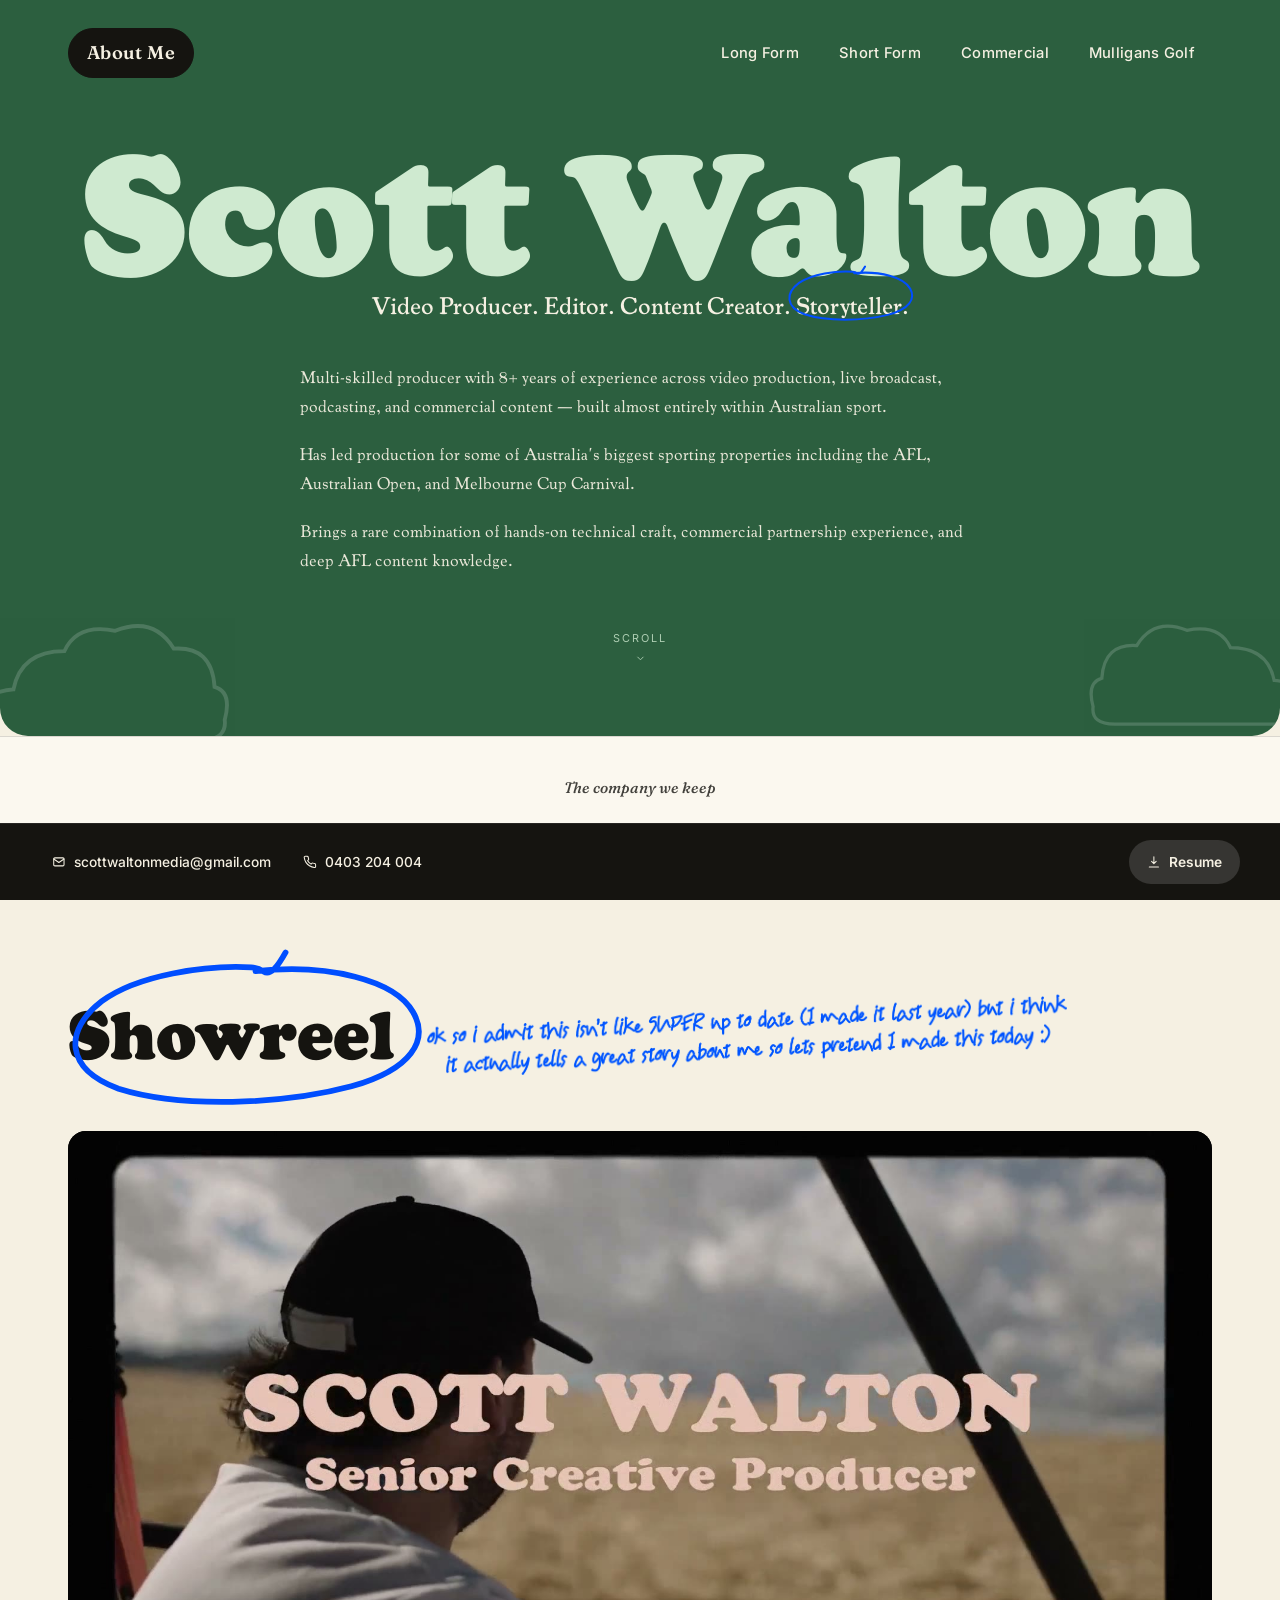
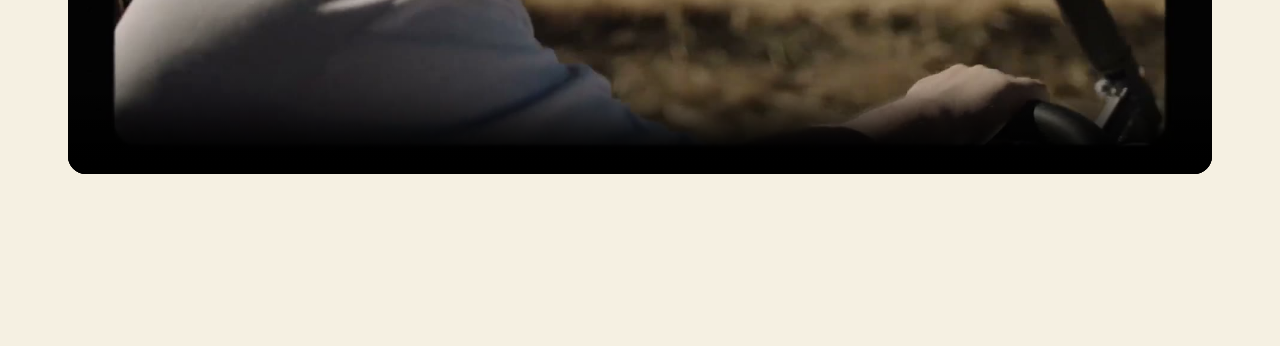
==== index.html @ 22e76039 "Finalise portfolio site for job applications Add real contact details and resume link, fill in the M" ====
<!DOCTYPE html>
<html lang="en-AU">
<head>
<meta charset="UTF-8">
<meta name="viewport" content="width=device-width, initial-scale=1">
<title>Scott Walton — Video Producer, Editor, Storyteller</title>
<meta name="description" content="Portfolio of Scott Walton — Video Producer, Editor, Content Creator, Storyteller.">
<link rel="preconnect" href="https://fonts.googleapis.com">
<link rel="preconnect" href="https://fonts.gstatic.com" crossorigin>
<link href="https://fonts.googleapis.com/css2?family=Fraunces:ital,opsz,wght@0,9..144,300;0,9..144,600;0,9..144,900;1,9..144,600&family=Bevan&family=Inter:wght@400;500;600;700&display=swap" rel="stylesheet">
<link rel="stylesheet" href="style.css">
</head>
<body>

<!-- ================= HERO / ABOUT ================= -->
<header class="hero" id="top">
  <div class="cloud cloud--bl" aria-hidden="true">
    <svg viewBox="0 0 220 120" fill="none" stroke="currentColor" stroke-width="3">
      <path d="M14 92 Q12 62 42 60 Q48 30 82 30 Q92 8 122 14 Q152 2 168 28 Q198 26 200 58 Q214 62 208 84 Q210 100 188 100 L28 100 Q6 102 14 92 Z"/>
    </svg>
  </div>
  <div class="cloud cloud--br" aria-hidden="true">
    <svg viewBox="0 0 220 120" fill="none" stroke="currentColor" stroke-width="3">
      <path d="M14 92 Q12 62 42 60 Q48 30 82 30 Q92 8 122 14 Q152 2 168 28 Q198 26 200 58 Q214 62 208 84 Q210 100 188 100 L28 100 Q6 102 14 92 Z"/>
    </svg>
  </div>

  <div class="wrap hero-inner">
    <nav class="topnav" aria-label="Primary">
      <a class="brand active" href="index.html">About Me</a>
      <div class="navlinks">
        <a href="long-form.html">Long Form</a>
        <a href="short-form.html">Short Form</a>
        <a href="commercial.html">Commercial</a>
        <a href="mulligans-golf.html">Mulligans Golf</a>
      </div>
    </nav>

    <h1 class="hero-title">Scott Walton</h1>
    <p class="hero-role">Video Producer. Editor. Content Creator. <span class="role-circled">Storyteller.<svg class="role-circle" viewBox="-20 -20 480 220" fill="none" preserveAspectRatio="none" aria-hidden="true"><path d="M230,15 C320,10 400,35 420,75 C438,110 415,145 340,162 C255,180 130,178 55,150 C-10,122 -8,75 40,42 C85,12 170,4 225,10 C232,11 236,13 240,16 C248,22 258,10 268,-6" stroke="#004eff" stroke-width="7" stroke-linecap="round" stroke-linejoin="round"/></svg></span></p>

    <div class="hero-bio">
      <p>Multi-skilled producer with 8+ years of experience across video production, live broadcast, podcasting, and commercial content — built almost entirely within Australian sport.</p>
      <p>Has led production for some of Australia's biggest sporting properties including the AFL, Australian Open, and Melbourne Cup Carnival.</p>
      <p>Brings a rare combination of hands-on technical craft, commercial partnership experience, and deep AFL content knowledge.</p>
    </div>

    <div class="scroll-cue" aria-hidden="true">
      <span>Scroll</span>
      <svg class="icon" viewBox="0 0 24 24" fill="none" stroke="currentColor" stroke-width="2" stroke-linecap="round" stroke-linejoin="round" width="18" height="18"><path d="M6 9l6 6 6-6"/></svg>
    </div>
  </div>
</header>

<main>

  <!-- ================= BRAND LOGOS ================= -->
  <!-- Placeholder text stands in for real logo files. To swap one in, replace
       a slot's text with: <img src="logos/afl.png" alt="AFL"> — grayscale
       styling is already applied to any <img> dropped in here. -->
  <section class="logos" id="logos">
    <div class="wrap">
      <p class="logos-caption" data-reveal>The company we keep</p>
      <div class="logo-row">
        <div class="logo-slot" data-reveal>AFL</div>
        <div class="logo-slot" data-reveal>Australian Open</div>
        <div class="logo-slot" data-reveal>Melbourne Cup Carnival</div>
        <div class="logo-slot" data-reveal>Telstra</div>
        <div class="logo-slot" data-reveal>TAC</div>
        <div class="logo-slot" data-reveal>Cobram</div>
        <div class="logo-slot" data-reveal>F360</div>
      </div>
    </div>
  </section>

  <!-- ================= SHOWREEL ================= -->
  <section class="showreel" id="showreel">
    <div class="wrap">
      <div class="showreel-heading-row" data-reveal>
        <div class="showreel-heading">
          <h2 class="section-title">Showreel</h2>
          <svg class="showreel-circle" viewBox="-20 -20 480 220" fill="none" preserveAspectRatio="none" aria-hidden="true">
            <path d="M230,15 C320,10 400,35 420,75 C438,110 415,145 340,162 C255,180 130,178 55,150 C-10,122 -8,75 40,42 C85,12 170,4 225,10 C232,11 236,13 240,16 C248,22 258,10 268,-6" stroke="#004eff" stroke-width="7" stroke-linecap="round" stroke-linejoin="round"/>
          </svg>
        </div>
        <img class="showreel-note" src="images/writing.png" alt="Handwritten note: ok so i admit this isn't like SUPER up to date (I made it last year) but i think it actually tells a great story about me so lets pretend I made this today :)">
      </div>

      <div class="showreel-player" data-reveal>
        <video class="showreel-video" controls preload="metadata" poster="video/showreel-poster.jpg">
          <source src="video/showreel.mp4" type="video/mp4">
          Your browser doesn't support embedded video. <a href="video/showreel.mp4">Download the video</a> instead.
        </video>
      </div>
    </div>
  </section>

</main>

<!-- ================= PERSISTENT CONTACT ================= -->
<footer class="contact-bar">
  <div class="contact-bar-inner">
    <div class="contact-links">
      <a href="mailto:scottwaltonmedia@gmail.com">
        <svg class="icon" viewBox="0 0 24 24" fill="none" stroke="currentColor" stroke-width="1.8" stroke-linecap="round" stroke-linejoin="round" width="17" height="17"><rect x="3" y="5" width="18" height="14" rx="2"/><path d="M3 7l9 6 9-6"/></svg>
        <span class="full">scottwaltonmedia@gmail.com</span>
      </a>
      <a href="tel:+61403204004">
        <svg class="icon" viewBox="0 0 24 24" fill="none" stroke="currentColor" stroke-width="1.8" stroke-linecap="round" stroke-linejoin="round" width="17" height="17"><path d="M22 16.92v3a2 2 0 0 1-2.18 2 19.79 19.79 0 0 1-8.63-3.07 19.5 19.5 0 0 1-6-6 19.79 19.79 0 0 1-3.07-8.67A2 2 0 0 1 4.11 2h3a2 2 0 0 1 2 1.72c.13.96.36 1.9.7 2.81a2 2 0 0 1-.45 2.11L8.09 9.91a16 16 0 0 0 6 6l1.27-1.27a2 2 0 0 1 2.11-.45c.9.34 1.85.57 2.81.7A2 2 0 0 1 22 16.92z"/></svg>
        <span class="full">0403 204 004</span>
      </a>
    </div>
    <a class="resume-btn" href="resume/RESUME_SCOTT-WALTON.pdf" target="_blank" rel="noopener">
      <svg class="icon" viewBox="0 0 24 24" fill="none" stroke="currentColor" stroke-width="1.8" stroke-linecap="round" stroke-linejoin="round" width="16" height="16"><path d="M12 3v12m0 0l-4-4m4 4l4-4M4 21h16"/></svg>
      Resume
    </a>
  </div>
</footer>

<script src="common.js"></script>
</body>
</html>
---- style.css ----
@font-face{
  font-family:"Cooper Black";
  src:url("FONT/Cooper-Black.otf") format("opentype");
  font-weight:400;
  font-style:normal;
  font-display:swap;
}
@font-face{
  font-family:"Cooper Regular";
  src:url("FONT/Cooper-Regular.otf") format("opentype");
  font-weight:400;
  font-style:normal;
  font-display:swap;
}
@font-face{
  font-family:"Cooper Medium";
  src:url("FONT/Cooper-Medium.otf") format("opentype");
  font-weight:400;
  font-style:normal;
  font-display:swap;
}

:root{
  --green-900:#132c1e;
  --green-700:#1c4a30;
  --green:#2c5f3f;
  --green-500:#356e4a;
  --cream:#f5f0e2;
  --cream-2:#efe8d4;
  --cream-3:#fbf8ef;
  --ink:#151410;
  --ink-soft:#151410cc;
  --mint:#cfead0;
  --line:rgba(255,255,255,.18);
  --line-dark:rgba(20,20,15,.14);
  --radius:18px;
  --radius-sm:10px;
  --footer-h:76px;
  --ff-display:"Fraunces", Georgia, serif;
  --ff-title:"Cooper Black", "Bevan", Georgia, serif;
  --ff-regular:"Cooper Regular", Georgia, serif;
  --ff-medium:"Cooper Medium", Georgia, serif;
  --ff-body:"Inter", -apple-system, BlinkMacSystemFont, "Segoe UI", sans-serif;
  --dur-1:180ms; --dur-2:280ms; --dur-3:400ms;
  --ease-out: cubic-bezier(.16,1,.3,1);
}

*,*::before,*::after{box-sizing:border-box;}
html{-webkit-text-size-adjust:100%; scroll-behavior:smooth;}
html,body{overflow-x:hidden; max-width:100%;}
body{
  margin:0;
  font-family:var(--ff-body);
  background:var(--cream);
  color:var(--ink);
  font-size:16px;
  line-height:1.5;
  padding-bottom:var(--footer-h);
}
img{max-width:100%; display:block;}
a{color:inherit;}
h1,h2,h3{font-family:var(--ff-display); margin:0; letter-spacing:-0.01em;}
p{margin:0;}
button{font:inherit; color:inherit; background:none; border:0; cursor:pointer;}
ul{list-style:none; margin:0; padding:0;}
.visually-hidden{position:absolute; width:1px; height:1px; padding:0; margin:-1px; overflow:hidden; clip:rect(0,0,0,0); white-space:nowrap; border:0;}
:focus-visible{outline:3px solid var(--mint); outline-offset:3px; border-radius:4px;}

.wrap{max-width:1240px; margin:0 auto; padding:0 24px;}
@media (min-width:768px){ .wrap{padding:0 48px;} }

/* ---------- Reveal on scroll ---------- */
[data-reveal]{opacity:0; transform:translateY(18px); transition:opacity var(--dur-3) var(--ease-out), transform var(--dur-3) var(--ease-out);}
[data-reveal].in-view{opacity:1; transform:translateY(0);}
@media (prefers-reduced-motion: reduce){
  [data-reveal]{opacity:1; transform:none; transition:none;}
  *{animation-duration:0.01ms !important; animation-iteration-count:1 !important; transition-duration:0.01ms !important; scroll-behavior:auto !important;}
}

/* ---------- HERO / PAGE HEADER ---------- */
.hero{
  position:relative;
  background:var(--green);
  color:var(--cream);
  overflow:hidden;
  border-radius:0 0 28px 28px;
}
.hero--flat{border-radius:0;}
.hero-inner{position:relative; z-index:2; padding-top:20px; padding-bottom:64px;}
.hero--compact .hero-inner{padding-bottom:48px;}
.hero--compact .section-head{margin-top:40px; margin-bottom:0;}
.hero--compact .eyebrow,
.hero--compact .section-desc{color:var(--mint);}
.hero--compact .section-title{color:var(--cream); font-family:var(--ff-regular);}

nav.topnav{display:flex; align-items:center; justify-content:space-between; gap:16px; flex-wrap:wrap; padding-top:8px;}
.brand{
  font-family:var(--ff-display); font-weight:600; font-size:1.15rem; letter-spacing:.02em;
  border:1.5px solid var(--line); border-radius:999px; padding:10px 18px; min-height:44px; display:inline-flex; align-items:center;
  text-decoration:none;
  transition:background var(--dur-1) ease, border-color var(--dur-1) ease;
}
.brand.active{background:var(--ink); color:var(--cream); border-color:var(--ink);}
.navlinks{display:flex; align-items:center; gap:6px; flex-wrap:wrap;}
.navlinks a{
  text-decoration:none; font-weight:500; font-size:.92rem; letter-spacing:.02em;
  padding:11px 16px; min-height:44px; display:inline-flex; align-items:center;
  border-radius:999px; border:1.5px solid transparent;
  transition:background var(--dur-1) ease, border-color var(--dur-1) ease, color var(--dur-1) ease;
}
.navlinks a:hover{border-color:var(--line);}
.navlinks a.active{background:var(--ink); color:var(--cream); border-color:var(--ink);}

.hero-title{
  text-align:center;
  font-family:var(--ff-title);
  font-weight:400;
  font-size:clamp(3.4rem, 16vw, 10.5rem);
  line-height:.86;
  color:var(--mint);
  margin:56px 0 8px;
}
.hero-role{
  text-align:center;
  font-family:var(--ff-medium); font-style:normal; font-weight:400;
  font-size:clamp(1rem,3.4vw,1.5rem);
  color:var(--cream);
  margin-bottom:40px;
}
.role-circled{position:relative; display:inline-block;}
.role-circle{
  position:absolute; inset:-65% -12% -18% -12%; z-index:1;
  overflow:visible; pointer-events:none;
  transform:rotate(-2deg);
}

.hero-bio{max-width:680px; margin:0 auto; text-align:left;}
.hero-bio p{font-family:var(--ff-regular); font-size:1.05rem; line-height:1.75; color:var(--cream); opacity:.95; margin-bottom:18px;}
.hero-bio p:last-of-type{margin-bottom:22px;}

.scroll-cue{
  display:flex; flex-direction:column; align-items:center; gap:6px;
  margin:56px auto 8px; color:var(--mint); opacity:.8;
  font-size:.68rem; letter-spacing:.18em; text-transform:uppercase;
}
.scroll-cue svg{animation:bob 1.8s ease-in-out infinite;}
@keyframes bob{0%,100%{transform:translateY(0);}50%{transform:translateY(6px);}}

.cloud{position:absolute; color:var(--line); opacity:.9; pointer-events:none; z-index:1;}
.cloud svg{display:block;}
.cloud--bl{left:-40px; bottom:-30px; width:280px;}
.cloud--br{right:-40px; bottom:-10px; width:240px; transform:scaleX(-1);}
@media (max-width:640px){ .cloud--bl{width:190px;} .cloud--br{width:170px;} }

/* ---------- SECTION shell ---------- */
section{padding:96px 0;}
.section-head{margin-bottom:48px;}
.section-head--center{text-align:center;}
.eyebrow{
  display:block; font-size:.72rem; letter-spacing:.16em; text-transform:uppercase; font-weight:600;
  margin-bottom:14px; opacity:.65;
}
.section-title{font-family:var(--ff-title); font-size:clamp(2.4rem,7vw,4.2rem); font-weight:400; line-height:.94;}
.section-desc{max-width:520px; margin-top:18px; font-size:1rem; line-height:1.65; opacity:.85;}
.section-head--center .section-desc{margin-left:auto; margin-right:auto;}

/* Utility background/spacing for standalone work pages */
.bg-green{background:var(--green); color:var(--cream);}
.bg-cream2{background:var(--cream-2);}
.bg-cream{background:var(--cream);}
.work-section{padding:0 0 96px;}

/* ---------- Placeholder content block (reused anywhere) ---------- */
.placeholder-block{
  padding:20px 22px; border:1.5px dashed var(--line-dark); border-radius:var(--radius-sm);
}
.placeholder-tag{
  display:inline-block; font-style:normal; font-family:var(--ff-body); font-weight:600; font-size:.68rem;
  letter-spacing:.1em; text-transform:uppercase; background:var(--green); color:var(--mint);
  padding:4px 10px; border-radius:999px; margin-bottom:14px;
}
.placeholder-block p{font-style:italic; color:var(--ink-soft); font-size:1.02rem; line-height:1.7;}

/* ---------- LOGO BAR ---------- */
.logos{
  background:var(--cream-3);
  border-top:1px solid var(--line-dark);
  border-bottom:1px solid var(--line-dark);
  padding:40px 0;
}
.logos-caption{
  text-align:center; font-family:var(--ff-display); font-style:italic; font-weight:500;
  font-size:.95rem; color:var(--ink-soft); opacity:.85;
}
.logo-row{display:flex; flex-wrap:wrap; justify-content:center; align-items:center; gap:28px 56px; margin-top:24px;}
.logo-slot{
  font-family:var(--ff-body); font-size:1.15rem; font-weight:700; letter-spacing:.01em;
  color:#8f897a;
}
.logo-slot img{display:block; height:32px; width:auto; filter:grayscale(1); opacity:.7;}

/* ---------- SHOWREEL (home) ---------- */
.showreel-heading-row{
  display:flex; align-items:center; flex-wrap:wrap; gap:8px 32px;
  margin-bottom:56px;
}
.showreel-heading{position:relative; display:inline-block;}
.showreel-heading .section-title{position:relative; z-index:1;}
.showreel-circle{
  position:absolute; inset:-88% -10% -8% -10%; z-index:2;
  overflow:visible; pointer-events:none;
  transform:rotate(-3deg) translateX(5%);
}
.showreel-note{width:640px; max-width:75vw; height:auto; margin-top:6px;}
.showreel-player{width:100%;}
.showreel-video{
  display:block; width:100%; aspect-ratio:16/9;
  border-radius:var(--radius); background:#000;
}
.video-pending{
  aspect-ratio:16/9; width:100%; border-radius:var(--radius);
  border:1.5px dashed var(--line-dark);
  display:flex; flex-direction:column; align-items:center; justify-content:center;
  text-align:center; gap:12px; padding:32px;
}
.video-pending p{max-width:440px; font-style:italic; color:var(--ink-soft); font-size:.95rem; line-height:1.65;}
.video-pending code{font-family:var(--ff-body); font-style:normal; background:var(--cream-2); padding:2px 6px; border-radius:4px; font-size:.9em;}

/* ---------- Long Form / video cards ---------- */
.lf-featured{
  display:block; text-decoration:none; color:inherit;
  border-radius:var(--radius); overflow:hidden; position:relative;
  background:var(--green-700); margin-bottom:28px;
  border:1px solid var(--line);
}
.lf-featured .thumb-box{aspect-ratio:16/7.2;}
.lf-featured .card-title{padding:18px 22px 22px;}
.lf-featured .card-title .kicker{font-size:.68rem; letter-spacing:.14em; text-transform:uppercase; opacity:.75; display:block; margin-bottom:6px;}
.lf-featured .card-title h3{font-size:clamp(1.3rem,3vw,1.9rem); font-weight:600; font-style:italic;}

.card-grid{display:grid; grid-template-columns:1fr; gap:22px;}
@media (min-width:640px){ .card-grid{grid-template-columns:repeat(2,1fr);} }
@media (min-width:1024px){ .card-grid.cols-4{grid-template-columns:repeat(4,1fr);} }

.video-card{
  display:block; text-decoration:none; color:inherit;
  border-radius:var(--radius-sm); overflow:hidden; background:var(--green-700);
  border:1px solid var(--line); cursor:pointer;
}
.thumb-box{
  position:relative; aspect-ratio:16/9; background:var(--green-900);
  overflow:hidden;
}
.thumb-box img{width:100%; height:100%; object-fit:cover; transition:transform var(--dur-3) var(--ease-out);}
.video-card:hover .thumb-box img{transform:scale(1.04);}
.thumb-box.thumb-fallback{
  display:flex; align-items:center; justify-content:center;
  background:linear-gradient(135deg,var(--green-500),var(--green-900));
}
.thumb-box.thumb-fallback img{display:none;}
.play-badge{
  position:absolute; inset:0; display:flex; align-items:center; justify-content:center;
}
.play-badge span{
  width:56px; height:56px; border-radius:50%; background:rgba(20,20,15,.55);
  backdrop-filter:blur(2px); display:flex; align-items:center; justify-content:center;
  color:var(--cream); transition:transform var(--dur-2) var(--ease-out), background var(--dur-2) ease;
}
.video-card:hover .play-badge span, .lf-featured:hover .play-badge span{transform:scale(1.08); background:var(--ink);}
.card-title{padding:14px 16px 18px;}
.card-title h3{font-size:1rem; font-weight:600; font-family:var(--ff-body);}

/* ---------- SHORT FORM ---------- */
.reel-grid{display:grid; grid-template-columns:repeat(2,1fr); gap:18px;}
@media (min-width:640px){ .reel-grid{grid-template-columns:repeat(4,1fr);} }
.reel-card{
  display:flex; flex-direction:column; justify-content:space-between;
  aspect-ratio:9/16; border-radius:var(--radius-sm); padding:16px;
  background:var(--green); color:var(--mint); text-decoration:none;
  border:1px solid var(--line-dark);
  transition:transform var(--dur-2) var(--ease-out), box-shadow var(--dur-2) var(--ease-out);
}
.reel-card:hover{transform:translateY(-4px); box-shadow:0 14px 28px -12px rgba(20,40,25,.35);}
.reel-top{display:flex; justify-content:space-between; align-items:flex-start;}
.reel-tag{font-size:.62rem; letter-spacing:.1em; text-transform:uppercase; background:var(--ink); color:var(--mint); padding:4px 9px; border-radius:999px;}
.reel-bottom h3{color:var(--cream); font-size:.95rem; font-weight:600; font-family:var(--ff-body); line-height:1.3;}
.reel-bottom .link-row{display:flex; align-items:center; gap:6px; margin-top:8px; font-size:.72rem; opacity:.85;}

/* ---------- COMMERCIAL ---------- */
.client-group{margin-bottom:34px;}
.client-group:last-child{margin-bottom:0;}
.client-name{
  font-family:var(--ff-display); font-weight:600; font-style:italic; font-size:1.4rem;
  margin-bottom:14px; padding-bottom:10px; border-bottom:1.5px solid var(--line-dark);
}
.campaign-list{display:flex; flex-direction:column; gap:10px;}
.campaign-row{
  display:flex; align-items:center; justify-content:space-between; gap:12px;
  text-decoration:none; color:inherit; padding:16px 18px; min-height:44px;
  background:var(--cream-2); border-radius:var(--radius-sm);
  transition:background var(--dur-1) ease, transform var(--dur-1) ease;
}
.campaign-row:hover{background:var(--green); color:var(--mint); transform:translateX(4px);}
.campaign-row .label{font-weight:600; font-size:.96rem;}
.campaign-row .platform{font-size:.72rem; letter-spacing:.08em; text-transform:uppercase; opacity:.6; display:flex; align-items:center; gap:6px;}

/* ---------- FOOTER (persistent) ---------- */
.contact-bar{
  position:fixed; left:0; right:0; bottom:0; z-index:50;
  background:var(--ink); color:var(--cream);
  border-top:1px solid rgba(255,255,255,.08);
}
.contact-bar-inner{
  max-width:1240px; margin:0 auto; padding:0 20px;
  min-height:var(--footer-h);
  display:flex; align-items:center; justify-content:space-between; gap:14px; flex-wrap:wrap;
}
.contact-links{display:flex; align-items:center; gap:8px; flex-wrap:wrap;}
.contact-links a{
  display:inline-flex; align-items:center; gap:8px; text-decoration:none; font-size:.86rem; font-weight:500;
  padding:10px 12px; min-height:44px; border-radius:999px;
  transition:background var(--dur-1) ease;
}
.contact-links a:hover{background:rgba(255,255,255,.08);}
.resume-btn{
  display:inline-flex; align-items:center; gap:8px; text-decoration:none; font-size:.86rem; font-weight:600;
  padding:10px 18px; min-height:44px; border-radius:999px;
  background:rgba(255,255,255,.14); color:var(--cream);
  transition:background var(--dur-1) ease;
}
.resume-btn:hover{background:rgba(255,255,255,.24);}
@media (max-width:560px){
  .contact-bar-inner{padding:10px 16px; gap:8px;}
  .contact-links a span.full{display:none;}
}

/* ---------- Modal ---------- */
.modal{
  position:fixed; inset:0; z-index:100; display:flex; align-items:center; justify-content:center;
  padding:24px; background:rgba(10,12,10,.88);
  opacity:0; pointer-events:none; transition:opacity var(--dur-2) ease;
}
.modal.open{opacity:1; pointer-events:auto;}
.modal-content{
  position:relative; width:100%; max-width:920px; aspect-ratio:16/9;
  background:#000; border-radius:14px; overflow:hidden;
}
.modal-content iframe{width:100%; height:100%; border:0;}
.modal-close{
  position:absolute; top:-46px; right:0; color:#fff;
  width:40px; height:40px; display:flex; align-items:center; justify-content:center;
  border:1.5px solid rgba(255,255,255,.4); border-radius:50%;
}
.modal-close:hover{background:rgba(255,255,255,.12);}

.icon{width:1em; height:1em; flex:none;}
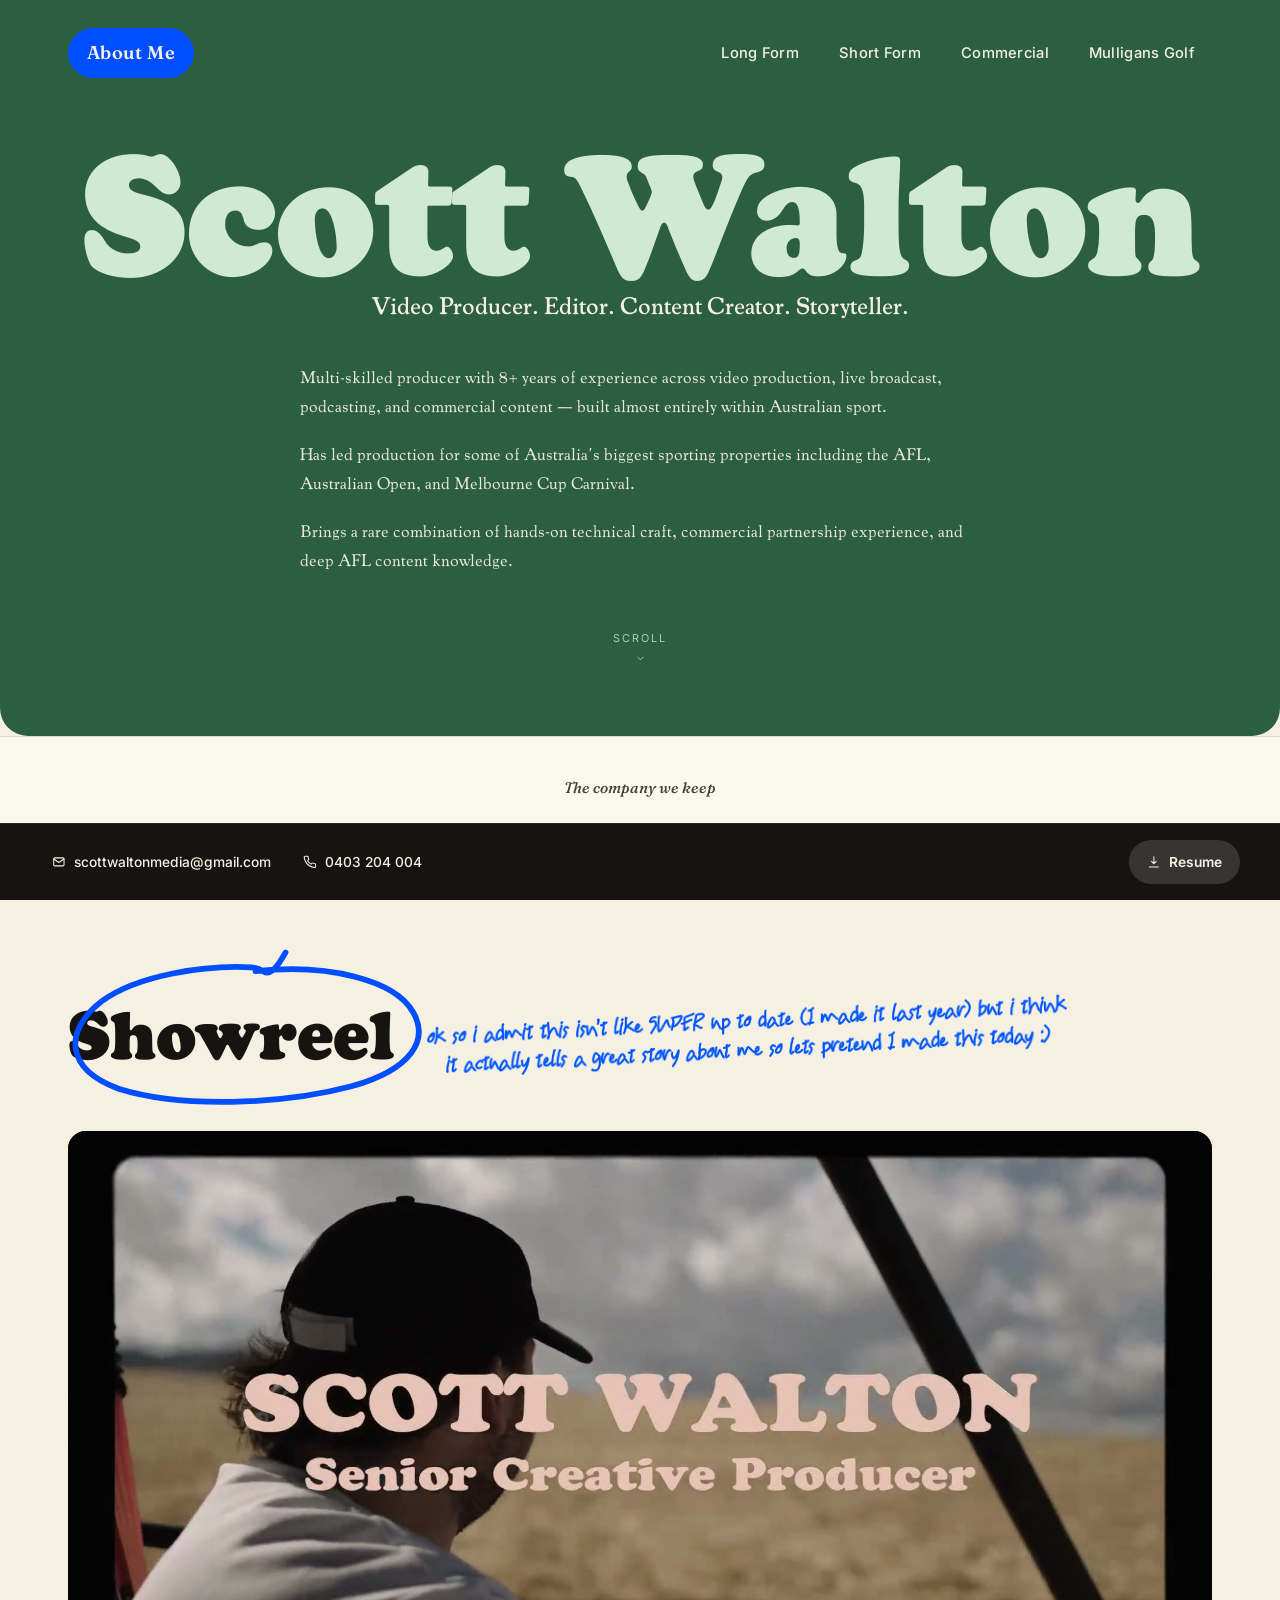
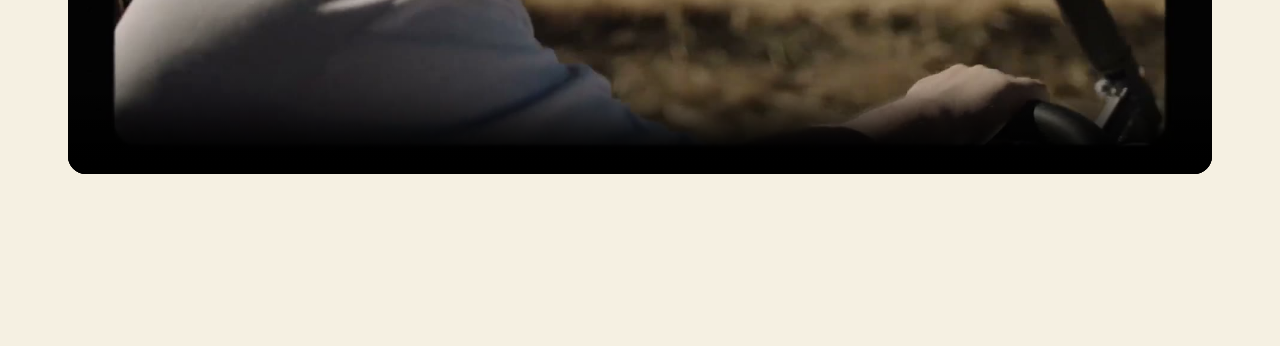
==== commit 7dd4cbd2: "Simplify branding: remove cloud decorations and role-circle, blue active pill Remove the hand-drawn " ====
--- a/index.html
+++ b/index.html
@@ -14,17 +14,6 @@
 
 <!-- ================= HERO / ABOUT ================= -->
 <header class="hero" id="top">
-  <div class="cloud cloud--bl" aria-hidden="true">
-    <svg viewBox="0 0 220 120" fill="none" stroke="currentColor" stroke-width="3">
-      <path d="M14 92 Q12 62 42 60 Q48 30 82 30 Q92 8 122 14 Q152 2 168 28 Q198 26 200 58 Q214 62 208 84 Q210 100 188 100 L28 100 Q6 102 14 92 Z"/>
-    </svg>
-  </div>
-  <div class="cloud cloud--br" aria-hidden="true">
-    <svg viewBox="0 0 220 120" fill="none" stroke="currentColor" stroke-width="3">
-      <path d="M14 92 Q12 62 42 60 Q48 30 82 30 Q92 8 122 14 Q152 2 168 28 Q198 26 200 58 Q214 62 208 84 Q210 100 188 100 L28 100 Q6 102 14 92 Z"/>
-    </svg>
-  </div>
-
   <div class="wrap hero-inner">
     <nav class="topnav" aria-label="Primary">
       <a class="brand active" href="index.html">About Me</a>
@@ -37,7 +26,7 @@
     </nav>
 
     <h1 class="hero-title">Scott Walton</h1>
-    <p class="hero-role">Video Producer. Editor. Content Creator. <span class="role-circled">Storyteller.<svg class="role-circle" viewBox="-20 -20 480 220" fill="none" preserveAspectRatio="none" aria-hidden="true"><path d="M230,15 C320,10 400,35 420,75 C438,110 415,145 340,162 C255,180 130,178 55,150 C-10,122 -8,75 40,42 C85,12 170,4 225,10 C232,11 236,13 240,16 C248,22 258,10 268,-6" stroke="#004eff" stroke-width="7" stroke-linecap="round" stroke-linejoin="round"/></svg></span></p>
+    <p class="hero-role">Video Producer. Editor. Content Creator. Storyteller.</p>
 
     <div class="hero-bio">
       <p>Multi-skilled producer with 8+ years of experience across video production, live broadcast, podcasting, and commercial content — built almost entirely within Australian sport.</p>
--- a/style.css
+++ b/style.css
@@ -15,6 +15,13 @@
 @font-face{
   font-family:"Cooper Medium";
   src:url("FONT/Cooper-Medium.otf") format("opentype");
+  font-weight:400;
+  font-style:normal;
+  font-display:swap;
+}
+@font-face{
+  font-family:"BN Rendall Script";
+  src:url("FONT/BNRendallScript-Cursive.otf") format("opentype");
   font-weight:400;
   font-style:normal;
   font-display:swap;
@@ -31,6 +38,7 @@
   --ink:#151410;
   --ink-soft:#151410cc;
   --mint:#cfead0;
+  --brand-blue:#004eff;
   --line:rgba(255,255,255,.18);
   --line-dark:rgba(20,20,15,.14);
   --radius:18px;
@@ -68,6 +76,7 @@
 
 .wrap{max-width:1240px; margin:0 auto; padding:0 24px;}
 @media (min-width:768px){ .wrap{padding:0 48px;} }
+.wrap--wide{max-width:1480px;}
 
 /* ---------- Reveal on scroll ---------- */
 [data-reveal]{opacity:0; transform:translateY(18px); transition:opacity var(--dur-3) var(--ease-out), transform var(--dur-3) var(--ease-out);}
@@ -100,7 +109,7 @@
   text-decoration:none;
   transition:background var(--dur-1) ease, border-color var(--dur-1) ease;
 }
-.brand.active{background:var(--ink); color:var(--cream); border-color:var(--ink);}
+.brand.active{background:var(--brand-blue); color:var(--cream); border-color:var(--brand-blue);}
 .navlinks{display:flex; align-items:center; gap:6px; flex-wrap:wrap;}
 .navlinks a{
   text-decoration:none; font-weight:500; font-size:.92rem; letter-spacing:.02em;
@@ -109,7 +118,7 @@
   transition:background var(--dur-1) ease, border-color var(--dur-1) ease, color var(--dur-1) ease;
 }
 .navlinks a:hover{border-color:var(--line);}
-.navlinks a.active{background:var(--ink); color:var(--cream); border-color:var(--ink);}
+.navlinks a.active{background:var(--brand-blue); color:var(--cream); border-color:var(--brand-blue);}
 
 .hero-title{
   text-align:center;
@@ -127,13 +136,6 @@
   color:var(--cream);
   margin-bottom:40px;
 }
-.role-circled{position:relative; display:inline-block;}
-.role-circle{
-  position:absolute; inset:-65% -12% -18% -12%; z-index:1;
-  overflow:visible; pointer-events:none;
-  transform:rotate(-2deg);
-}
-
 .hero-bio{max-width:680px; margin:0 auto; text-align:left;}
 .hero-bio p{font-family:var(--ff-regular); font-size:1.05rem; line-height:1.75; color:var(--cream); opacity:.95; margin-bottom:18px;}
 .hero-bio p:last-of-type{margin-bottom:22px;}
@@ -145,12 +147,6 @@
 }
 .scroll-cue svg{animation:bob 1.8s ease-in-out infinite;}
 @keyframes bob{0%,100%{transform:translateY(0);}50%{transform:translateY(6px);}}
-
-.cloud{position:absolute; color:var(--line); opacity:.9; pointer-events:none; z-index:1;}
-.cloud svg{display:block;}
-.cloud--bl{left:-40px; bottom:-30px; width:280px;}
-.cloud--br{right:-40px; bottom:-10px; width:240px; transform:scaleX(-1);}
-@media (max-width:640px){ .cloud--bl{width:190px;} .cloud--br{width:170px;} }
 
 /* ---------- SECTION shell ---------- */
 section{padding:96px 0;}
@@ -226,83 +222,124 @@
 .video-pending p{max-width:440px; font-style:italic; color:var(--ink-soft); font-size:.95rem; line-height:1.65;}
 .video-pending code{font-family:var(--ff-body); font-style:normal; background:var(--cream-2); padding:2px 6px; border-radius:4px; font-size:.9em;}
 
-/* ---------- Long Form / video cards ---------- */
-.lf-featured{
+
+/* ---------- Mulligans Golf page header ---------- */
+.section-head--mulligans .section-title{
+  font-family:"BN Rendall Script", cursive; font-weight:400;
+  font-size:clamp(3.2rem, 9vw, 5.6rem);
+}
+.section-head--mulligans .section-desc{
+  font-family:var(--ff-regular);
+  max-width:640px;
+  font-size:17px;
+}
+.section-head--mulligans .section-desc p + p{
+  margin-top:14px;
+}
+
+/* ---------- Commercial page header ---------- */
+.section-head--commercial .section-title{
+  font-family:var(--ff-title); font-weight:400;
+}
+.section-head--commercial .section-desc{
+  font-family:var(--ff-regular);
+  max-width:640px;
+  font-size:17px;
+}
+
+/* ---------- Short Form page header ---------- */
+.section-head--shortform .section-title{
+  font-family:var(--ff-title); font-weight:400;
+}
+.section-head--shortform .section-desc{
+  font-family:var(--ff-regular);
+  max-width:640px;
+  font-size:17px;
+}
+.section-head--shortform .section-desc p + p{
+  margin-top:14px;
+}
+
+/* ---------- Long Form page header ---------- */
+.section-head--longform .section-title{
+  font-family:var(--ff-title); font-weight:400;
+}
+.section-head--longform .section-desc{
+  font-family:var(--ff-regular);
+  max-width:640px;
+  font-size:17px;
+}
+.section-head--longform .section-desc p + p{
+  margin-top:14px;
+}
+#longform-content{margin-top:56px;}
+#longform-content .yt-grid{
+  grid-template-columns:1fr; max-width:900px; margin:0 auto; gap:48px;
+}
+#longform-content .yt-card .yt-title{font-size:1.15rem;}
+.ig-grid--spaced{margin-top:56px;}
+
+/* ---------- YouTube-style featured + grid (Mulligans Golf) ---------- */
+.yt-featured{
   display:block; text-decoration:none; color:inherit;
-  border-radius:var(--radius); overflow:hidden; position:relative;
-  background:var(--green-700); margin-bottom:28px;
-  border:1px solid var(--line);
-}
-.lf-featured .thumb-box{aspect-ratio:16/7.2;}
-.lf-featured .card-title{padding:18px 22px 22px;}
-.lf-featured .card-title .kicker{font-size:.68rem; letter-spacing:.14em; text-transform:uppercase; opacity:.75; display:block; margin-bottom:6px;}
-.lf-featured .card-title h3{font-size:clamp(1.3rem,3vw,1.9rem); font-weight:600; font-style:italic;}
-
-.card-grid{display:grid; grid-template-columns:1fr; gap:22px;}
-@media (min-width:640px){ .card-grid{grid-template-columns:repeat(2,1fr);} }
-@media (min-width:1024px){ .card-grid.cols-4{grid-template-columns:repeat(4,1fr);} }
-
-.video-card{
-  display:block; text-decoration:none; color:inherit;
-  border-radius:var(--radius-sm); overflow:hidden; background:var(--green-700);
-  border:1px solid var(--line); cursor:pointer;
-}
-.thumb-box{
-  position:relative; aspect-ratio:16/9; background:var(--green-900);
-  overflow:hidden;
-}
-.thumb-box img{width:100%; height:100%; object-fit:cover; transition:transform var(--dur-3) var(--ease-out);}
-.video-card:hover .thumb-box img{transform:scale(1.04);}
-.thumb-box.thumb-fallback{
-  display:flex; align-items:center; justify-content:center;
-  background:linear-gradient(135deg,var(--green-500),var(--green-900));
-}
-.thumb-box.thumb-fallback img{display:none;}
-.play-badge{
-  position:absolute; inset:0; display:flex; align-items:center; justify-content:center;
-}
-.play-badge span{
-  width:56px; height:56px; border-radius:50%; background:rgba(20,20,15,.55);
-  backdrop-filter:blur(2px); display:flex; align-items:center; justify-content:center;
-  color:var(--cream); transition:transform var(--dur-2) var(--ease-out), background var(--dur-2) ease;
-}
-.video-card:hover .play-badge span, .lf-featured:hover .play-badge span{transform:scale(1.08); background:var(--ink);}
-.card-title{padding:14px 16px 18px;}
-.card-title h3{font-size:1rem; font-weight:600; font-family:var(--ff-body);}
-
-/* ---------- SHORT FORM ---------- */
-.reel-grid{display:grid; grid-template-columns:repeat(2,1fr); gap:18px;}
-@media (min-width:640px){ .reel-grid{grid-template-columns:repeat(4,1fr);} }
-.reel-card{
-  display:flex; flex-direction:column; justify-content:space-between;
-  aspect-ratio:9/16; border-radius:var(--radius-sm); padding:16px;
-  background:var(--green); color:var(--mint); text-decoration:none;
-  border:1px solid var(--line-dark);
-  transition:transform var(--dur-2) var(--ease-out), box-shadow var(--dur-2) var(--ease-out);
-}
-.reel-card:hover{transform:translateY(-4px); box-shadow:0 14px 28px -12px rgba(20,40,25,.35);}
-.reel-top{display:flex; justify-content:space-between; align-items:flex-start;}
-.reel-tag{font-size:.62rem; letter-spacing:.1em; text-transform:uppercase; background:var(--ink); color:var(--mint); padding:4px 9px; border-radius:999px;}
-.reel-bottom h3{color:var(--cream); font-size:.95rem; font-weight:600; font-family:var(--ff-body); line-height:1.3;}
-.reel-bottom .link-row{display:flex; align-items:center; gap:6px; margin-top:8px; font-size:.72rem; opacity:.85;}
+  max-width:700px; margin:56px auto 56px;
+  outline:none;
+}
+.yt-featured .yt-thumb{
+  aspect-ratio:16/9; border-radius:var(--radius); overflow:hidden; background:var(--green-900);
+}
+.yt-featured:focus-visible .yt-thumb{
+  outline:3px solid var(--mint); outline-offset:2px; border-radius:var(--radius);
+}
+.yt-featured .yt-title{
+  margin-top:16px; font-family:var(--ff-body); font-weight:600;
+  font-size:1.2rem; line-height:1.4; color:var(--ink);
+}
+
+.yt-grid{display:grid; grid-template-columns:1fr; gap:32px 22px;}
+@media (min-width:640px){ .yt-grid{grid-template-columns:repeat(2,1fr);} }
+@media (min-width:1024px){ .yt-grid{grid-template-columns:repeat(4,1fr);} }
+
+.yt-card{display:block; text-decoration:none; color:inherit; outline:none;}
+.yt-card .yt-thumb{
+  aspect-ratio:16/9; border-radius:var(--radius-sm); overflow:hidden; background:var(--green-900);
+}
+.yt-card:focus-visible .yt-thumb{
+  outline:3px solid var(--mint); outline-offset:2px; border-radius:var(--radius-sm);
+}
+.yt-card .yt-title{
+  margin-top:10px; font-family:var(--ff-body); font-weight:600;
+  font-size:.92rem; line-height:1.4; color:var(--ink);
+}
+
+.yt-thumb{position:relative;}
+.yt-thumb img{width:100%; height:100%; object-fit:cover; display:block; transition:transform var(--dur-3) var(--ease-out);}
+.yt-card:hover .yt-thumb img, .yt-featured:hover .yt-thumb img{transform:scale(1.03);}
+
+.shorts-heading{
+  font-family:var(--ff-title); font-weight:400;
+  font-size:clamp(1.8rem, 4vw, 2.6rem);
+  margin:72px 0 28px;
+}
+.yt-grid--shorts{grid-template-columns:repeat(2,1fr); gap:20px 16px;}
+@media (min-width:640px){ .yt-grid--shorts{grid-template-columns:repeat(3,1fr);} }
+@media (min-width:900px){ .yt-grid--shorts{grid-template-columns:repeat(6,1fr);} }
+.yt-card--vertical .yt-thumb{aspect-ratio:9/16;}
+.yt-card--vertical .yt-title{font-size:.86rem;}
+
 
 /* ---------- COMMERCIAL ---------- */
-.client-group{margin-bottom:34px;}
-.client-group:last-child{margin-bottom:0;}
+.ig-client-group{margin-bottom:64px; text-align:center;}
+.ig-client-group:last-child{margin-bottom:0;}
 .client-name{
-  font-family:var(--ff-display); font-weight:600; font-style:italic; font-size:1.4rem;
-  margin-bottom:14px; padding-bottom:10px; border-bottom:1.5px solid var(--line-dark);
-}
-.campaign-list{display:flex; flex-direction:column; gap:10px;}
-.campaign-row{
-  display:flex; align-items:center; justify-content:space-between; gap:12px;
-  text-decoration:none; color:inherit; padding:16px 18px; min-height:44px;
-  background:var(--cream-2); border-radius:var(--radius-sm);
-  transition:background var(--dur-1) ease, transform var(--dur-1) ease;
-}
-.campaign-row:hover{background:var(--green); color:var(--mint); transform:translateX(4px);}
-.campaign-row .label{font-weight:600; font-size:.96rem;}
-.campaign-row .platform{font-size:.72rem; letter-spacing:.08em; text-transform:uppercase; opacity:.6; display:flex; align-items:center; gap:6px;}
+  font-family:var(--ff-title); font-weight:400; font-style:normal; font-size:1.7rem;
+  margin-bottom:24px; padding-bottom:10px; border-bottom:1.5px solid var(--line-dark);
+}
+.ig-grid{display:flex; flex-wrap:wrap; justify-content:center; gap:20px;}
+.ig-card{display:flex; flex-direction:column; flex:0 1 326px; max-width:100%;}
+.ig-card blockquote.instagram-media{
+  margin:0 !important; width:100% !important; min-width:0 !important; max-width:none !important;
+}
 
 /* ---------- FOOTER (persistent) ---------- */
 .contact-bar{
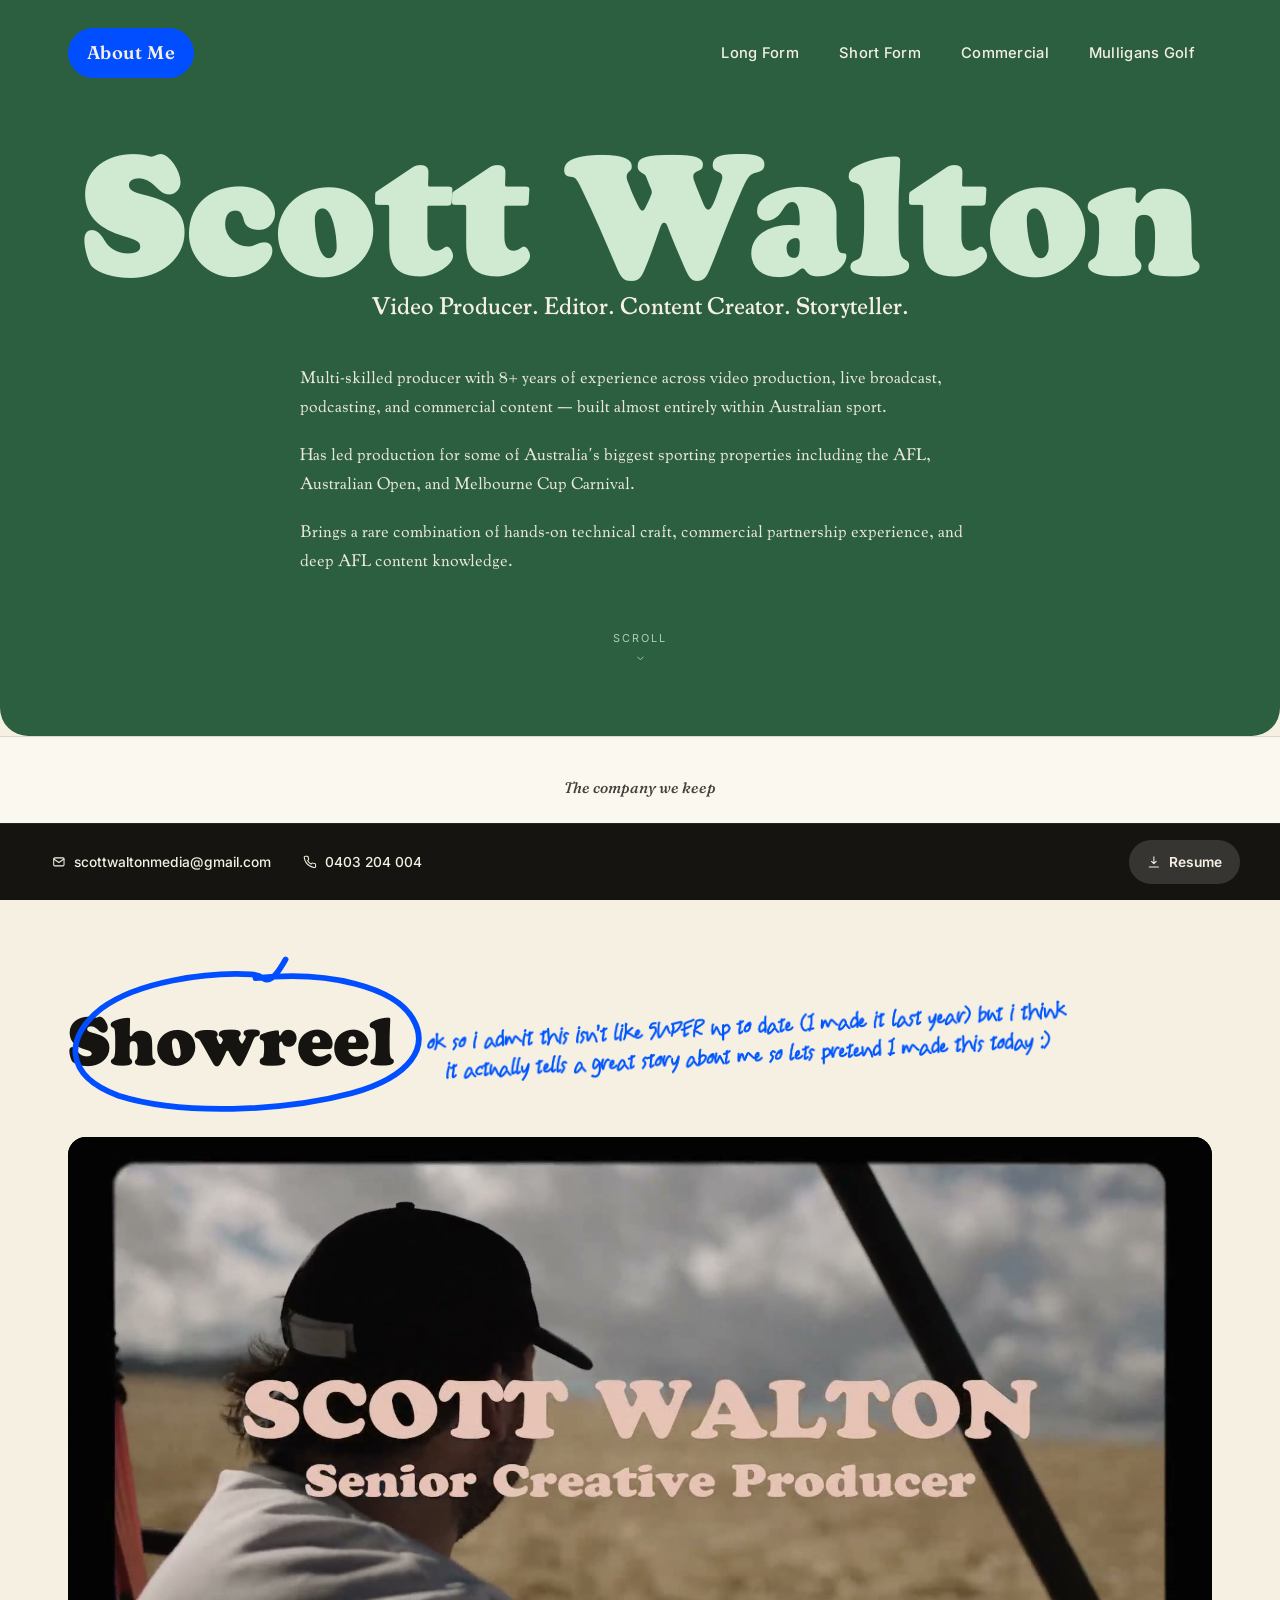
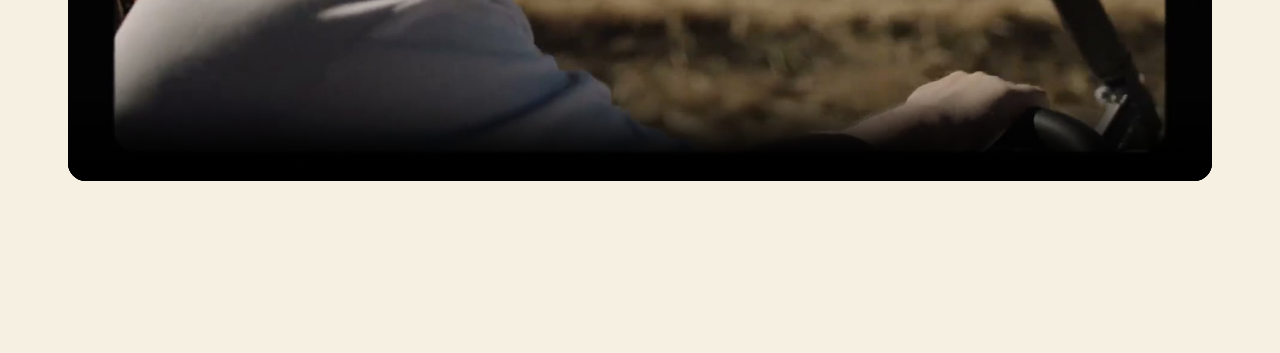
==== commit 77865432: "Replace text logo placeholders with a scrolling real-logo marquee Add real client logos (AFL, Austra" ====
--- a/index.html
+++ b/index.html
@@ -44,20 +44,35 @@
 <main>
 
   <!-- ================= BRAND LOGOS ================= -->
-  <!-- Placeholder text stands in for real logo files. To swap one in, replace
-       a slot's text with: <img src="logos/afl.png" alt="AFL"> — grayscale
-       styling is already applied to any <img> dropped in here. -->
   <section class="logos" id="logos">
     <div class="wrap">
       <p class="logos-caption" data-reveal>The company we keep</p>
-      <div class="logo-row">
-        <div class="logo-slot" data-reveal>AFL</div>
-        <div class="logo-slot" data-reveal>Australian Open</div>
-        <div class="logo-slot" data-reveal>Melbourne Cup Carnival</div>
-        <div class="logo-slot" data-reveal>Telstra</div>
-        <div class="logo-slot" data-reveal>TAC</div>
-        <div class="logo-slot" data-reveal>Cobram</div>
-        <div class="logo-slot" data-reveal>F360</div>
+    </div>
+    <div class="logo-marquee" data-reveal>
+      <div class="logo-track">
+        <img src="client-logos/afl.png" alt="AFL">
+        <img src="client-logos/australian-open.png" alt="Australian Open">
+        <img src="client-logos/melbourne-cup.png" alt="Melbourne Cup Carnival">
+        <img src="client-logos/telstra.png" alt="Telstra">
+        <img src="client-logos/tac.png" alt="TAC">
+        <img src="client-logos/cobram-estate.png" alt="Cobram Estate">
+        <img src="client-logos/f360.png" alt="F360">
+        <img src="client-logos/deakin-university.webp" alt="Deakin University">
+        <img src="client-logos/future-golf.png" alt="Future Golf">
+        <img src="client-logos/tackle-your-feelings.png" alt="Tackle Your Feelings">
+        <img src="client-logos/taylor-made.svg" alt="Taylor Made">
+
+        <img src="client-logos/afl.png" alt="" aria-hidden="true">
+        <img src="client-logos/australian-open.png" alt="" aria-hidden="true">
+        <img src="client-logos/melbourne-cup.png" alt="" aria-hidden="true">
+        <img src="client-logos/telstra.png" alt="" aria-hidden="true">
+        <img src="client-logos/tac.png" alt="" aria-hidden="true">
+        <img src="client-logos/cobram-estate.png" alt="" aria-hidden="true">
+        <img src="client-logos/f360.png" alt="" aria-hidden="true">
+        <img src="client-logos/deakin-university.webp" alt="" aria-hidden="true">
+        <img src="client-logos/future-golf.png" alt="" aria-hidden="true">
+        <img src="client-logos/tackle-your-feelings.png" alt="" aria-hidden="true">
+        <img src="client-logos/taylor-made.svg" alt="" aria-hidden="true">
       </div>
     </div>
   </section>
--- a/style.css
+++ b/style.css
@@ -188,12 +188,24 @@
   text-align:center; font-family:var(--ff-display); font-style:italic; font-weight:500;
   font-size:.95rem; color:var(--ink-soft); opacity:.85;
 }
-.logo-row{display:flex; flex-wrap:wrap; justify-content:center; align-items:center; gap:28px 56px; margin-top:24px;}
-.logo-slot{
-  font-family:var(--ff-body); font-size:1.15rem; font-weight:700; letter-spacing:.01em;
-  color:#8f897a;
-}
-.logo-slot img{display:block; height:32px; width:auto; filter:grayscale(1); opacity:.7;}
+
+.logo-marquee{
+  overflow:hidden; width:100%; margin-top:24px;
+  -webkit-mask-image:linear-gradient(90deg, transparent, #000 10%, #000 90%, transparent);
+  mask-image:linear-gradient(90deg, transparent, #000 10%, #000 90%, transparent);
+}
+.logo-track{
+  display:flex; align-items:center; gap:64px; width:max-content;
+  animation:logo-scroll 36s linear infinite;
+}
+.logo-track img{
+  display:block; height:34px; width:auto; flex:none;
+  filter:grayscale(1); opacity:.55;
+}
+@keyframes logo-scroll{
+  from{transform:translateX(0);}
+  to{transform:translateX(-50%);}
+}
 
 /* ---------- SHOWREEL (home) ---------- */
 .showreel-heading-row{
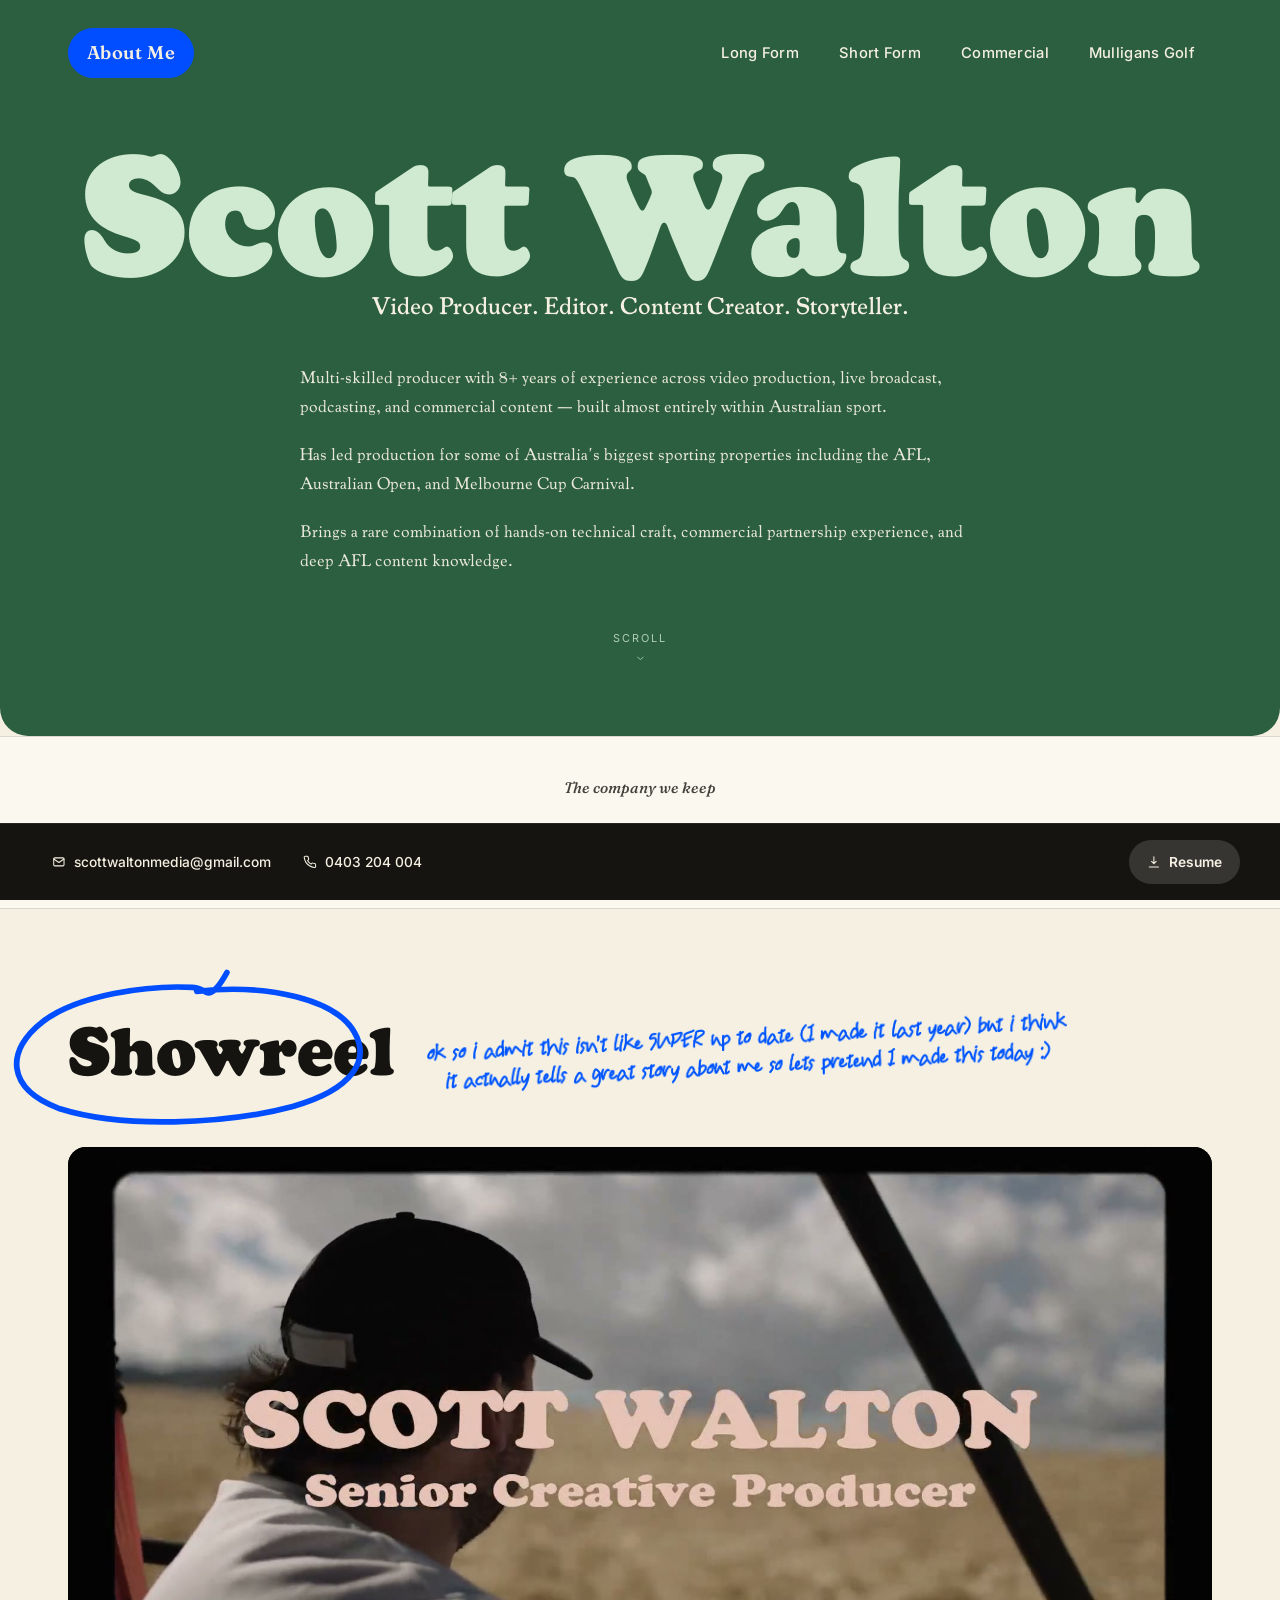
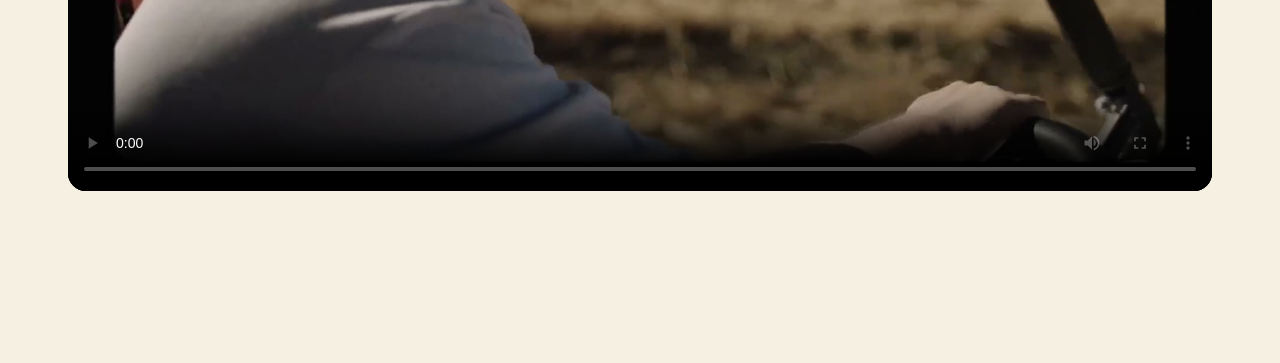
==== commit 184c7a19: "Adjust logo marquee sizing and Showreel circle position TaylorMade/TAC/Future Golf 10% smaller, Tack" ====
--- a/index.html
+++ b/index.html
@@ -50,29 +50,29 @@
     </div>
     <div class="logo-marquee" data-reveal>
       <div class="logo-track">
-        <img src="client-logos/afl.png" alt="AFL">
+        <img src="client-logos/afl.png" alt="AFL" class="logo--afl">
         <img src="client-logos/australian-open.png" alt="Australian Open">
         <img src="client-logos/melbourne-cup.png" alt="Melbourne Cup Carnival">
         <img src="client-logos/telstra.png" alt="Telstra">
-        <img src="client-logos/tac.png" alt="TAC">
+        <img src="client-logos/tac.png" alt="TAC" class="logo--tac">
         <img src="client-logos/cobram-estate.png" alt="Cobram Estate">
-        <img src="client-logos/f360.png" alt="F360">
+        <img src="client-logos/f360.png" alt="F360" class="logo--f360">
         <img src="client-logos/deakin-university.webp" alt="Deakin University">
-        <img src="client-logos/future-golf.png" alt="Future Golf">
-        <img src="client-logos/tackle-your-feelings.png" alt="Tackle Your Feelings">
-        <img src="client-logos/taylor-made.svg" alt="Taylor Made">
+        <img src="client-logos/future-golf.png" alt="Future Golf" class="logo--future-golf">
+        <img src="client-logos/tackle-your-feelings.png" alt="Tackle Your Feelings" class="logo--tyf">
+        <img src="client-logos/taylor-made.svg" alt="Taylor Made" class="logo--taylormade">
 
-        <img src="client-logos/afl.png" alt="" aria-hidden="true">
+        <img src="client-logos/afl.png" alt="" aria-hidden="true" class="logo--afl">
         <img src="client-logos/australian-open.png" alt="" aria-hidden="true">
         <img src="client-logos/melbourne-cup.png" alt="" aria-hidden="true">
         <img src="client-logos/telstra.png" alt="" aria-hidden="true">
-        <img src="client-logos/tac.png" alt="" aria-hidden="true">
+        <img src="client-logos/tac.png" alt="" aria-hidden="true" class="logo--tac">
         <img src="client-logos/cobram-estate.png" alt="" aria-hidden="true">
-        <img src="client-logos/f360.png" alt="" aria-hidden="true">
+        <img src="client-logos/f360.png" alt="" aria-hidden="true" class="logo--f360">
         <img src="client-logos/deakin-university.webp" alt="" aria-hidden="true">
-        <img src="client-logos/future-golf.png" alt="" aria-hidden="true">
-        <img src="client-logos/tackle-your-feelings.png" alt="" aria-hidden="true">
-        <img src="client-logos/taylor-made.svg" alt="" aria-hidden="true">
+        <img src="client-logos/future-golf.png" alt="" aria-hidden="true" class="logo--future-golf">
+        <img src="client-logos/tackle-your-feelings.png" alt="" aria-hidden="true" class="logo--tyf">
+        <img src="client-logos/taylor-made.svg" alt="" aria-hidden="true" class="logo--taylormade">
       </div>
     </div>
   </section>
--- a/style.css
+++ b/style.css
@@ -202,6 +202,12 @@
   display:block; height:34px; width:auto; flex:none;
   filter:grayscale(1); opacity:.55;
 }
+.logo-track img.logo--taylormade,
+.logo-track img.logo--tac,
+.logo-track img.logo--future-golf{height:30.6px;}
+.logo-track img.logo--tyf{height:44.2px;}
+.logo-track img.logo--afl,
+.logo-track img.logo--f360{height:40.8px;}
 @keyframes logo-scroll{
   from{transform:translateX(0);}
   to{transform:translateX(-50%);}
@@ -217,7 +223,7 @@
 .showreel-circle{
   position:absolute; inset:-88% -10% -8% -10%; z-index:2;
   overflow:visible; pointer-events:none;
-  transform:rotate(-3deg) translateX(5%);
+  transform:rotate(-3deg) translateX(-10%);
 }
 .showreel-note{width:640px; max-width:75vw; height:auto; margin-top:6px;}
 .showreel-player{width:100%;}
